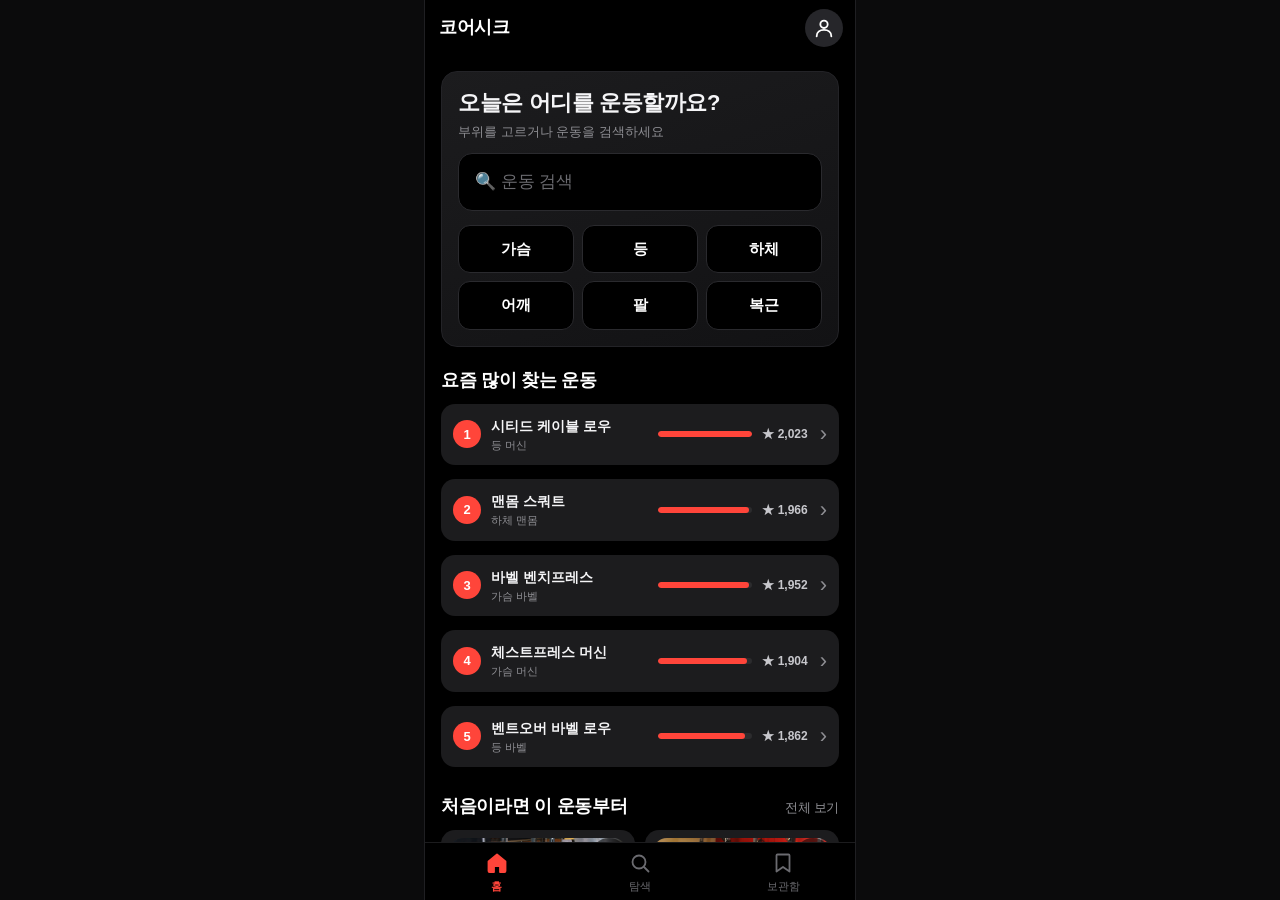
==== index.html @ 07bfe4e0 "Add files via upload" ====
<!DOCTYPE html>
<html lang="ko">
<head>
<meta charset="utf-8">
<meta name="viewport" content="width=device-width, initial-scale=1, viewport-fit=cover">
<meta name="apple-mobile-web-app-capable" content="yes">
<meta name="theme-color" content="#000000">
<meta name="color-scheme" content="dark">
<meta http-equiv="Cache-Control" content="no-cache">
<title>코어시크 coreseek</title>
<link rel="stylesheet" href="./css/style.css?v=20261123d">
<script src="./js/app.js?v=20261123d" defer></script>
</head>
<body>
<div class="app">
  <header class="top">
    <button class="logo" data-go="home">코어시크</button>
    <button class="auth-btn" data-authbtn aria-label="로그인 또는 회원가입"><svg viewBox="0 0 24 24" width="22" height="22" aria-hidden="true"><circle cx="12" cy="8" r="4"/><path d="M4 21c0-4.4 3.6-7 8-7s8 2.6 8 7"/></svg></button>
  </header>
  <div class="drawer" id="menu-list">
    <div class="scrim" data-menu></div>
    <aside class="panel">
      <div class="phead"><b id="panel-title">로그인</b><button class="x" data-menu aria-label="닫기">✕</button></div>
      <div id="menu-body"></div>
    </aside>
  </div>
  <main id="screen-view"></main>
  <nav id="bottom-nav">
    <button data-go="home"><svg viewBox="0 0 24 24" aria-hidden="true"><path d="M3.5 10.5 12 3.5l8.5 7V20a1 1 0 0 1-1 1H15v-6H9v6H4.5a1 1 0 0 1-1-1z"/></svg>홈</button>
    <button data-go="explore"><svg viewBox="0 0 24 24" aria-hidden="true"><circle cx="11" cy="11" r="6.5"/><path class="ln" d="m16 16 4.5 4.5"/></svg>탐색</button>
    <button data-go="my"><svg viewBox="0 0 24 24" aria-hidden="true"><path d="M6.5 3.5h11a1 1 0 0 1 1 1v16l-6.5-4.5-6.5 4.5v-16a1 1 0 0 1 1-1z"/></svg>보관함</button>
  </nav>
</div>
</body>
</html>
---- css/style.css ----
*{box-sizing:border-box;-webkit-tap-highlight-color:transparent}
:root{--bg:#fff;--fg:#1c1c1e;--mut:#8e8e93;--line:#e5e5ea;--fill:#f2f2f7;--fill2:#e5e5ea;--ac:#333;--acfg:#fff}
@media (prefers-color-scheme:dark){:root{--bg:#000;--fg:#f2f2f7;--mut:#98989f;--line:#2c2c2e;--fill:#1c1c1e;--fill2:#2c2c2e;--ac:#ddd;--acfg:#111}}
html,body{height:100%}
body{margin:0;background:var(--fill);color:var(--fg);font:15px/1.5 -apple-system,"SF Pro Text","Apple SD Gothic Neo","Noto Sans KR","Malgun Gothic",sans-serif;-webkit-text-size-adjust:100%}
.app{display:flex;flex-direction:column;height:100vh;height:100dvh;max-width:430px;margin:0 auto;background:var(--bg);position:relative;overflow:hidden}
@media (min-width:500px){.app{box-shadow:0 0 0 1px var(--line)}}
button,input,select{font:inherit;color:var(--fg);background:var(--fill);border:0;border-radius:10px;padding:8px 12px}
input,select{font-size:16px}
button{cursor:pointer}
.top{display:flex;gap:8px;align-items:center;padding:calc(env(safe-area-inset-top,0px) + 8px) 12px 8px;background:var(--bg);border-bottom:1px solid var(--line)}
.logo{background:none;color:var(--ac);font-weight:700;font-size:16px;padding:6px 2px;white-space:nowrap}
.top input{flex:1;min-width:0;border-radius:20px;padding:10px 16px}
.menu-btn{background:none;font-size:20px;padding:4px 6px}
main{flex:1;overflow-y:auto;-webkit-overflow-scrolling:touch;padding:14px 16px 24px}
nav{display:flex;border-top:1px solid var(--line);background:var(--bg);padding-bottom:env(safe-area-inset-bottom,0px)}
nav button{flex:1;background:none;border-radius:0;padding:8px 4px 6px;font-size:11px;color:var(--mut);display:flex;flex-direction:column;align-items:center;gap:2px}
nav button span{font-size:20px;line-height:1;filter:grayscale(1);opacity:.6}
nav button.on{color:var(--ac);font-weight:600}
nav button.on span{opacity:1}
h3{margin:20px 0 10px;font-size:17px;font-weight:700;display:flex;justify-content:space-between;align-items:baseline}
h3 a{font-size:13px;color:var(--ac);cursor:pointer;font-weight:500}
.intro{margin:0 0 12px;color:var(--mut)}
.in{width:100%;border-radius:14px;padding:15px 16px;font-size:17px}
.row{display:flex;flex-wrap:wrap;gap:8px}
.chip{border-radius:18px;padding:6px 14px;font-size:14px}
.chip.on{background:var(--ac);color:var(--acfg)}
.card{display:flex;gap:12px;align-items:center;padding:10px;margin-bottom:10px;border-radius:14px;background:var(--fill);cursor:pointer}
.card:active{opacity:.7}
.img{width:104px;height:104px;flex:none;border-radius:14px;display:flex;align-items:center;justify-content:center;font-size:44px;background:linear-gradient(135deg,var(--fill2),var(--line))}
.ci{flex:1;min-width:0}
.ci b{font-size:17px}
.bd{display:inline-block;font-size:11px;border-radius:6px;padding:1px 7px;margin:4px 4px 0 0;background:var(--bg);color:var(--mut)}
.del{font-size:12px;padding:5px 10px;background:var(--bg);color:var(--fg)}
.filters{margin-top:12px}
.grp{display:flex;gap:6px;align-items:center;margin-bottom:8px;overflow-x:auto;white-space:nowrap}
.grp span{font-size:12px;color:var(--mut);width:44px;flex:none}
.grp .chip{flex:none}
.bar{display:flex;justify-content:space-between;align-items:center;margin:12px 0}
.empty{border-radius:14px;padding:36px 14px;text-align:center;color:var(--mut);background:var(--fill)}
.empty b{display:block;color:var(--fg);font-size:16px;margin-bottom:4px}
.empty button{margin-top:12px;background:var(--ac);color:var(--acfg)}
.hero{height:240px;margin-bottom:12px;border-radius:16px;display:flex;align-items:center;justify-content:center;font-size:56px;background:linear-gradient(135deg,var(--fill2),var(--line))}
.back{margin-bottom:10px;font-size:14px;background:none;color:var(--ac);padding:4px 0}
.title{margin:0 0 4px;font-size:22px}
ol,ul{padding-left:20px;margin:4px 0}
li{margin-bottom:6px}
.save{width:100%;margin-top:18px;padding:14px;font-weight:600;background:var(--fill)}
.save.on{background:var(--ac);color:var(--acfg)}
.tabs{display:flex;gap:4px;margin-bottom:14px;padding:3px;border-radius:12px;background:var(--fill)}
.tabs button{flex:1;background:none;padding:8px}
.tabs button.on{background:var(--bg);font-weight:600;box-shadow:0 1px 3px rgba(0,0,0,.12)}
.drawer{position:absolute;inset:0;z-index:20;visibility:hidden;transition:visibility .25s}
.drawer.open{visibility:visible}
.scrim{position:absolute;inset:0;background:rgba(0,0,0,.4);opacity:0;transition:opacity .25s;border-radius:0}
.panel{position:absolute;top:0;right:0;bottom:0;width:80%;max-width:320px;background:var(--bg);transform:translateX(100%);transition:transform .25s;overflow-y:auto;padding:calc(env(safe-area-inset-top,0px) + 14px) 18px 28px}
.drawer.open .scrim{opacity:1}
.drawer.open .panel{transform:none}
.phead{display:flex;justify-content:space-between;align-items:center;font-size:18px}
.x{background:none;font-size:18px;padding:4px 8px}
.panel h4{margin:22px 0 8px;font-size:12px;color:var(--mut);font-weight:600}
.mi{display:flex;width:100%;justify-content:space-between;background:none;border-radius:0;padding:12px 2px;border-bottom:1px solid var(--line);text-align:left;font-size:16px}
.mi i{font-style:normal;color:var(--mut)}
.img img,.hero img{width:100%;height:100%;object-fit:cover;border-radius:inherit;display:block}
.hero{overflow:hidden;position:relative;background:#111}
.hero .bg{position:absolute;inset:-24px;background-size:cover;background-position:center;filter:blur(20px) brightness(.55)}
.hero img{position:relative;object-fit:contain}
.img img{object-position:center 30%}
.eng{color:var(--mut);font-size:13px;margin-bottom:6px}
.desc{margin:10px 0 0;color:var(--fg)}
.bd.src{border:1px solid var(--mut);color:var(--fg);background:none}
.tag{font-size:10px;font-weight:500;border:1px solid var(--mut);border-radius:4px;padding:0 5px;margin-left:6px;vertical-align:middle;color:var(--fg)}
.tag.dummy{border-style:dashed}
.meta{font-size:12px;color:var(--mut);margin:6px 0 0}
.none{color:var(--mut);margin:4px 0}
.more{width:100%;margin-top:4px;padding:12px}
.src-note{font-size:11px;color:var(--mut);margin:24px 0 0;line-height:1.5}
.src-foot{font-size:11px;color:var(--mut);margin:20px 0 0;line-height:1.5}
.broken{visibility:hidden}
.note{font-size:12px;color:var(--mut)}
.grp{flex-wrap:wrap;overflow:visible;white-space:normal}
/* ===== 피드백 반영: 검색 보드 · 썸네일 태그 필터 · 외부 데이터 ===== */
.top{justify-content:space-between}
.board{margin:4px 0 6px;padding:12px;border-radius:16px;background:var(--fill)}
.board .in{background:var(--bg);font-size:16px;padding:12px 14px}
.board .filters{margin-top:0}
.board .in{margin-top:6px}
.board .chip{background:var(--bg)}
.board .chip.on{background:var(--ac);color:var(--acfg)}
.chip:disabled{opacity:.4;cursor:default}
#home-search{margin:0 0 4px}
button.bd{border:0;font:inherit;font-size:11px;line-height:1.5;padding:1px 7px;cursor:pointer}
button.bd.on{background:var(--ac);color:var(--acfg)}
.tools{display:flex;gap:6px}
.suggest{margin:12px 0 0;color:var(--fg)}
.empty button+button{margin-left:6px}
.board .note{margin:8px 0 0}
.link{background:none;padding:0;font-size:12px;text-decoration:underline;color:var(--fg)}
.eng+div .bd{background:var(--fill)}
/* 홈 초보자 추천 — 2열 타일 */
.grid{display:grid;grid-template-columns:1fr 1fr;gap:10px}
.tile{padding:8px 8px 10px;border-radius:14px;background:var(--fill);cursor:pointer;min-width:0}
.tile:active{opacity:.7}
.tile .img{width:100%;height:auto;aspect-ratio:4/3;font-size:36px}
.tile b{display:block;margin-top:8px;font-size:15px;line-height:1.3;white-space:nowrap;overflow:hidden;text-overflow:ellipsis}
/* ===== 홈: 서비스 소개 + 인기 순위 ===== */
.hello{margin:2px 0 4px;padding:16px;border-radius:16px;background:var(--fill)}
.hello b{display:block;font-size:19px;line-height:1.35}
.hello p{margin:6px 0 12px;color:var(--mut);font-size:14px}
.hello .in{background:var(--bg);margin:0}
.rank{list-style:none;padding:0;margin:0}
.rank li{display:flex;align-items:center;gap:10px;padding:10px 4px;border-bottom:1px solid var(--line);cursor:pointer}
.rank li:last-child{border-bottom:0}
.rank em{font-style:normal;font-weight:700;width:16px;text-align:center}
.rk-name{flex:none;width:42%;min-width:0;font-weight:600;font-size:14px;white-space:nowrap;overflow:hidden;text-overflow:ellipsis}
.rk-name small{display:block;font-weight:400;font-size:11px;color:var(--mut)}
.rk-bar{flex:1;height:8px;border-radius:4px;background:var(--fill2);overflow:hidden}
.rk-bar i{display:block;height:100%;border-radius:4px;background:var(--ac)}
.rk-num{font-size:12px;color:var(--mut);width:40px;text-align:right}
/* ===== 탐색: 접고 펼치기 ===== */
.fold{width:100%;margin:2px 0 8px;padding:8px;background:var(--bg);font-size:13px;color:var(--fg)}
.fold em{font-style:normal;font-size:11px;margin-left:4px;padding:1px 7px;border-radius:8px;background:var(--ac);color:var(--acfg)}
/* ===== 상세: 별점·후기 ===== */
.rate{margin:8px 0 0;font-size:14px}
.rate b{color:var(--fg)}
.rv-sum{display:flex;gap:14px;align-items:center;padding:12px;border-radius:14px;background:var(--fill);margin-bottom:10px}
.rv-avg{display:flex;flex-direction:column;align-items:center;min-width:74px}
.rv-avg b{font-size:28px;line-height:1}
.rv-avg span{font-size:13px;margin-top:4px}
.rv-avg small,.rv-parts small{font-size:11px;color:var(--mut)}
.rv-parts{flex:1;min-width:0}
.rv-row{display:flex;align-items:center;gap:8px;font-size:12px;margin-top:6px}
.rv-row span:first-child{width:64px;white-space:nowrap;overflow:hidden;text-overflow:ellipsis}
.rv-row em{font-style:normal;color:var(--mut);width:28px;text-align:right}
.rv-form{padding:12px;border-radius:14px;border:1px solid var(--line);margin-bottom:10px}
.rv-form small{display:block;margin:10px 0 6px;font-size:12px;color:var(--mut)}
.stars{display:flex;gap:2px;margin-top:6px}
.stars button{background:none;font-size:26px;padding:0 3px;line-height:1;color:var(--mut)}
.stars button.on{color:var(--fg)}
.rv-form .chip{padding:5px 11px;font-size:13px}
#review-text{width:100%;margin-top:10px;font:inherit;font-size:16px;color:var(--fg);background:var(--fill);border:0;border-radius:10px;padding:10px;resize:none}
.rv-send{width:100%;margin-top:8px;padding:11px;background:var(--ac);color:var(--acfg);font-weight:600}
.rv-form .note{margin:6px 0 0}
.err{margin:6px 0 0;font-size:13px;color:#d70015}
.rv-list{list-style:none;padding:0;margin:0}
.rv-list li{padding:10px 0;border-bottom:1px solid var(--line)}
.rv-list p{margin:4px 0 0;font-size:14px}
.rv-list .bd{background:var(--fill)}
/* ===== 전체 메뉴 ===== */
.about{margin:12px 0 0;font-size:13px;color:var(--mut);line-height:1.6}
/* ===== 전체 메뉴: 사용법 · 내 기록 · 출처 ===== */
.how{padding-left:20px;margin:0}
.how li{margin-bottom:10px;font-size:13px;color:var(--mut);line-height:1.5}
.how li b{display:block;font-size:15px;color:var(--fg)}
.mine{display:flex;gap:6px}
.mine span{flex:1;padding:10px 4px;border-radius:12px;background:var(--fill);text-align:center;font-size:11px;color:var(--mut)}
.mine b{display:block;font-size:20px;color:var(--fg)}
.wipe{width:100%;margin-top:10px;padding:11px;font-size:14px;background:var(--fill);color:var(--fg)}
.wipe.on{background:#d70015;color:#fff}
.panel .src-note{margin:0}

/* ===== v0.5: 누를 수 있다는 게 보이게 ===== */
.card,.tile,.chip,.rank li,.mi,button{-webkit-tap-highlight-color:transparent;transition:transform .12s ease,background-color .12s ease,box-shadow .12s ease}
.card:active,.tile:active,.rank li:active{transform:scale(.98)}
.chip:active,button:active{transform:scale(.96)}
/* 많이 찾는 운동: 한 줄씩 버튼처럼 */
.rank{display:flex;flex-direction:column;gap:8px}
.rank li{padding:12px;border:0;border-radius:14px;background:var(--fill);box-shadow:0 1px 0 var(--line)}
.rank li:last-child{border-bottom:0}
.rank li:focus-visible{outline:2px solid var(--ac);outline-offset:2px}
.rank li:active{background:var(--fill2)}
.rank em{display:flex;align-items:center;justify-content:center;width:24px;height:24px;border-radius:8px;background:var(--bg);font-size:13px}
.rank li:first-child em{background:var(--ac);color:var(--acfg)}
.rk-go{font-size:22px;line-height:1;color:var(--mut);margin-left:2px}
@media (hover:hover){.rank li:hover,.card:hover,.tile:hover{background:var(--fill2)}}
/* ===== v0.5: 로그인·회원가입 (전체 메뉴) ===== */
.menu-btn{position:relative}
.menu-btn.in::after{content:"";position:absolute;top:6px;right:4px;width:8px;height:8px;border-radius:50%;background:#34c759;box-shadow:0 0 0 2px var(--bg)}
.acct{margin:4px 0 6px;padding:14px;border-radius:16px;background:var(--fill)}
.seg{display:flex;padding:3px;border-radius:12px;background:var(--fill2);margin-bottom:12px}
.seg button{flex:1;padding:8px;border-radius:9px;background:none;font-size:14px;color:var(--mut)}
.seg button.on{background:var(--bg);color:var(--fg);font-weight:600;box-shadow:0 1px 3px rgba(0,0,0,.12)}
.auth label{display:block;font-size:12px;color:var(--mut);margin-bottom:10px}
.auth input{display:block;width:100%;margin-top:4px;padding:11px 12px;font:inherit;font-size:16px;color:var(--fg);background:var(--bg);border:1px solid var(--line);border-radius:10px}
.auth input:focus{outline:2px solid var(--ac);outline-offset:0;border-color:transparent}
#auth-msg{min-height:18px;margin:2px 0 8px;font-size:13px}
#auth-msg.err{color:#d70015}
#auth-msg.ok{color:var(--mut)}
.primary{width:100%;padding:12px;font-size:15px;font-weight:600;background:var(--ac);color:var(--acfg)}
.primary:disabled{opacity:.5}
.ghost{width:100%;margin-top:12px;padding:10px;background:var(--bg);font-size:14px}
.acct .note{margin:10px 0 0;font-size:11px}
.hi{display:flex;align-items:center;gap:12px}
.hi .avatar{display:flex;align-items:center;justify-content:center;width:40px;height:40px;border-radius:50%;background:var(--ac);color:var(--acfg);font-weight:700;font-size:17px}
.hi b{display:block;font-size:16px}
.hi small{font-size:12px;color:var(--mut)}
/* ===== v0.5: 홈 첫 블록 하나로 (질문 → 검색 → 부위) ===== */
.hello b{font-size:20px}
.hello p{margin:4px 0 12px;font-size:13px}
.parts{display:grid;grid-template-columns:repeat(3,1fr);gap:8px;margin-top:10px}
.part{padding:12px 4px;border-radius:12px;background:var(--bg);font-size:15px;font-weight:600;color:var(--fg)}
.part:active{background:var(--ac);color:var(--acfg)}
@media (hover:hover){.part:hover{background:var(--fill2)}}
.rank li .rk-bar{flex:1}
/* ===== v0.5: 오른쪽 위 로그인 / 로그아웃 버튼 (햄버거 대신) ===== */
.auth-btn{padding:7px 14px;border-radius:999px;font-size:14px;font-weight:600;background:var(--ac);color:var(--acfg);white-space:nowrap}
.auth-btn.signed{background:var(--fill);color:var(--fg)}
.panel .acct{margin-top:8px}
#toast{position:fixed;left:50%;bottom:calc(84px + env(safe-area-inset-bottom,0px));transform:translate(-50%,12px);max-width:calc(100% - 32px);padding:10px 16px;border-radius:999px;background:var(--ac);color:var(--acfg);font-size:14px;opacity:0;pointer-events:none;transition:opacity .2s,transform .2s;z-index:50}
#toast.show{opacity:1;transform:translate(-50%,0)}
.records{margin-top:28px;padding-top:4px;border-top:1px solid var(--line)}
.records .src-note{margin:0;font-size:12px;color:var(--mut);line-height:1.6}
/* v0.5: 로그인 아이콘, 상세 이전 버튼, 순위 저장 수 */
.auth-btn{display:flex;align-items:center;justify-content:center;width:38px;height:38px;padding:0;border-radius:50%;background:var(--fill);color:var(--fg)}
.auth-btn svg{fill:none;stroke:currentColor;stroke-width:2;stroke-linecap:round}
.auth-btn.signed{background:var(--ac);color:var(--acfg)}
.auth-btn.signed svg{fill:currentColor}
.back{display:inline-flex;align-items:center;margin:0 0 10px;padding:6px 12px 6px 8px;border-radius:999px;background:var(--fill);font-size:14px;font-weight:600;color:var(--fg)}
.rk-fav{flex:none;font-size:12px;color:var(--mut);white-space:nowrap}
/* v0.5: 하단 탭 아이콘 (이모지 → 선 아이콘, 선택된 탭은 채움) */
nav button{gap:3px;padding:8px 4px 6px;font-size:11px}
nav button svg{width:24px;height:24px;fill:none;stroke:currentColor;stroke-width:1.8;stroke-linejoin:round;stroke-linecap:round}
nav button.on svg{fill:currentColor}
nav button.on svg .ln{fill:none}
nav button[data-go="explore"].on svg{fill:none;stroke-width:2.6}

/* ================================================================
   v0.5 프로토타입 톤앤매너: 블랙 배경 + 레드 포인트 (운동 기록 앱 스타일)
   ================================================================ */
:root{--bg:#000;--fg:#f5f5f7;--mut:#8e8e93;--line:#1f1f22;--fill:#151517;--fill2:#26262a;--ac:#ff453a;--acfg:#fff;--card:#1c1c1e;color-scheme:dark}
body{background:#000}
@media (min-width:500px){body{background:#0b0b0c}.app{box-shadow:0 0 0 1px #1f1f22}}
button,input,select{background:var(--fill2);color:var(--fg)}
input::placeholder{color:#6b6b70}
/* 헤더 */
.top{background:#000;border-bottom:0}
.logo{color:#fff;font-size:18px;font-weight:800;letter-spacing:-.3px}
.auth-btn{background:var(--fill2);color:#fff}
.auth-btn.signed{background:var(--ac);color:#fff}
/* 제목: 굵고 크게 */
main h3{font-size:18px;font-weight:800;letter-spacing:-.3px;color:#fff}
main h3 a{color:var(--mut);font-weight:500}
.title{font-size:26px;font-weight:800;letter-spacing:-.5px}
.eng{color:var(--mut)}
/* 홈 첫 블록 */
.hello{background:linear-gradient(160deg,#1c1c1e 0%,#121214 100%);border:1px solid #232327}
.hello b{font-size:22px;font-weight:800;letter-spacing:-.4px}
.hello .in{background:#000;border:1px solid #2a2a2e}
.part{background:#000;border:1px solid #2a2a2e;color:#fff}
.part:active{background:var(--ac);border-color:var(--ac)}
/* 순위: 빨간 원 번호, 빨간 막대 */
.rank li{background:var(--card);box-shadow:none}
.rank li:active{background:var(--fill2)}
.rank em{width:28px;height:28px;border-radius:50%;background:var(--ac);color:#fff;font-weight:800}
.rank li:first-child em{background:var(--ac)}
.rk-bar{background:#2c2c2e;height:6px}
.rk-bar i{background:var(--ac)}
.rk-fav{color:#c7c7cc;font-weight:600}
/* 카드, 타일, 칩 */
.card,.tile{background:var(--card)}
.chip{background:var(--fill2);color:#e5e5ea}
.chip.on,.board .chip.on{background:var(--ac);color:#fff}
.board .chip{background:#000}
.bd{background:#2c2c2e;color:#e5e5ea}
/* 운동 상세 */
.hero{background:#111}
.back{background:var(--fill2);color:#fff}
.rate{color:var(--mut)}
.rate b,.rate .st{color:var(--ac)}
main ol li::marker{color:var(--ac);font-weight:800}
.save{background:var(--ac);color:#fff;font-weight:700}
.save.on{background:var(--fill2);color:var(--ac)}
/* 보관함 숫자: 큰 숫자 + 빨간 강조 */
.mine span{background:var(--card);color:var(--mut)}
.mine b{font-size:26px;font-weight:800;color:#fff;letter-spacing:-.5px}
.mine span:first-child b{color:var(--ac)}
/* 로그인 창 */
.panel{background:#0d0d0f}
.primary{background:var(--ac);color:#fff}
/* 하단 탭 */
nav{background:#000;border-top:1px solid #1c1c1e}
nav button{color:#6b6b70}
nav button.on{color:var(--ac)}
#toast{background:#2c2c2e;color:#fff}

/* ================================================================
   v0.6 저장 하트 (카드, 타일, 상세 공통) · 보관함 안내
   ================================================================ */
.card,.tile{position:relative}
.heart{position:absolute;top:8px;right:8px;width:36px;height:36px;padding:0;display:flex;align-items:center;justify-content:center;border-radius:50%;font-size:20px;line-height:1;background:rgba(0,0,0,.55);color:#fff;-webkit-backdrop-filter:blur(6px);backdrop-filter:blur(6px)}
.heart.on{color:var(--ac)}
.heart:active{transform:scale(.88)}
.card .heart{top:50%;transform:translateY(-50%);right:10px;background:var(--fill2)}
.card .heart:active{transform:translateY(-50%) scale(.88)}
.card .ci{padding-right:44px}
.hero .heart{top:10px;right:10px;z-index:2;width:40px;height:40px;font-size:22px}
.tile .img{position:relative}
.records h3 small{font-size:13px;font-weight:500;color:var(--mut);margin-left:6px}
/* 사진은 원래 색 그대로 보이게 (v0.6: 예전 회색조 필터 제거) */
.hero .bg{filter:blur(20px) brightness(.55)}
/* 키보드로 이동할 때 보이는 테두리 */
.card:focus-visible,.tile:focus-visible,.heart:focus-visible{outline:2px solid var(--ac);outline-offset:2px}
/* 계정 창: 로그인 후 요약, 개인정보 안내 */
.mine.mini{margin-top:12px}
.privacy{margin:0 0 10px;font-size:12px;line-height:1.5;color:var(--mut)}
.acct .ghost[data-logout]{color:var(--ac);font-weight:600}
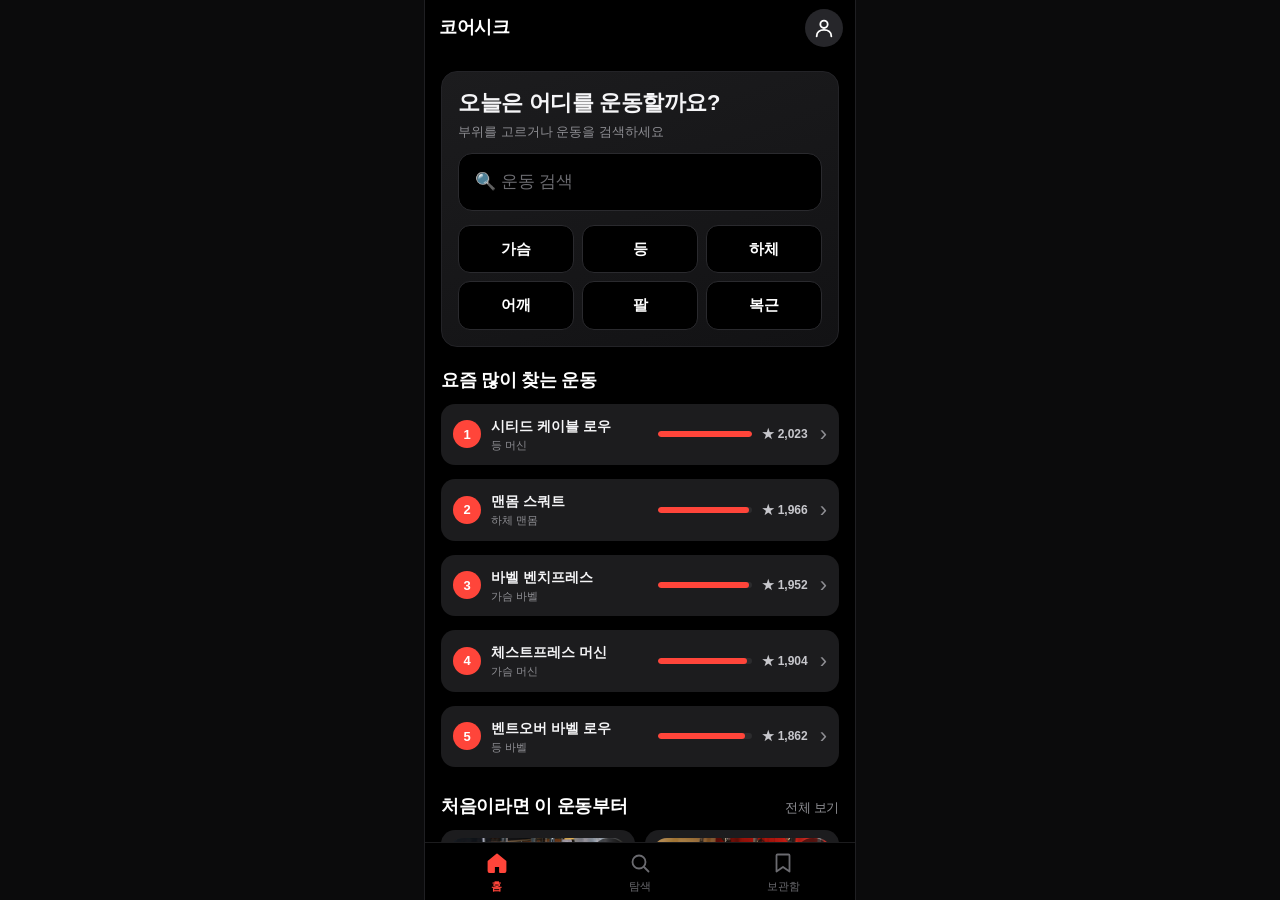
==== commit 303f5652: "Add files via upload" ====
--- a/index.html
+++ b/index.html
@@ -8,8 +8,8 @@
 <meta name="color-scheme" content="dark">
 <meta http-equiv="Cache-Control" content="no-cache">
 <title>코어시크 coreseek</title>
-<link rel="stylesheet" href="./css/style.css?v=20261123d">
-<script src="./js/app.js?v=20261123d" defer></script>
+<link rel="stylesheet" href="./css/style.css?v=20261123f">
+<script src="./js/app.js?v=20261123f" defer></script>
 </head>
 <body>
 <div class="app">
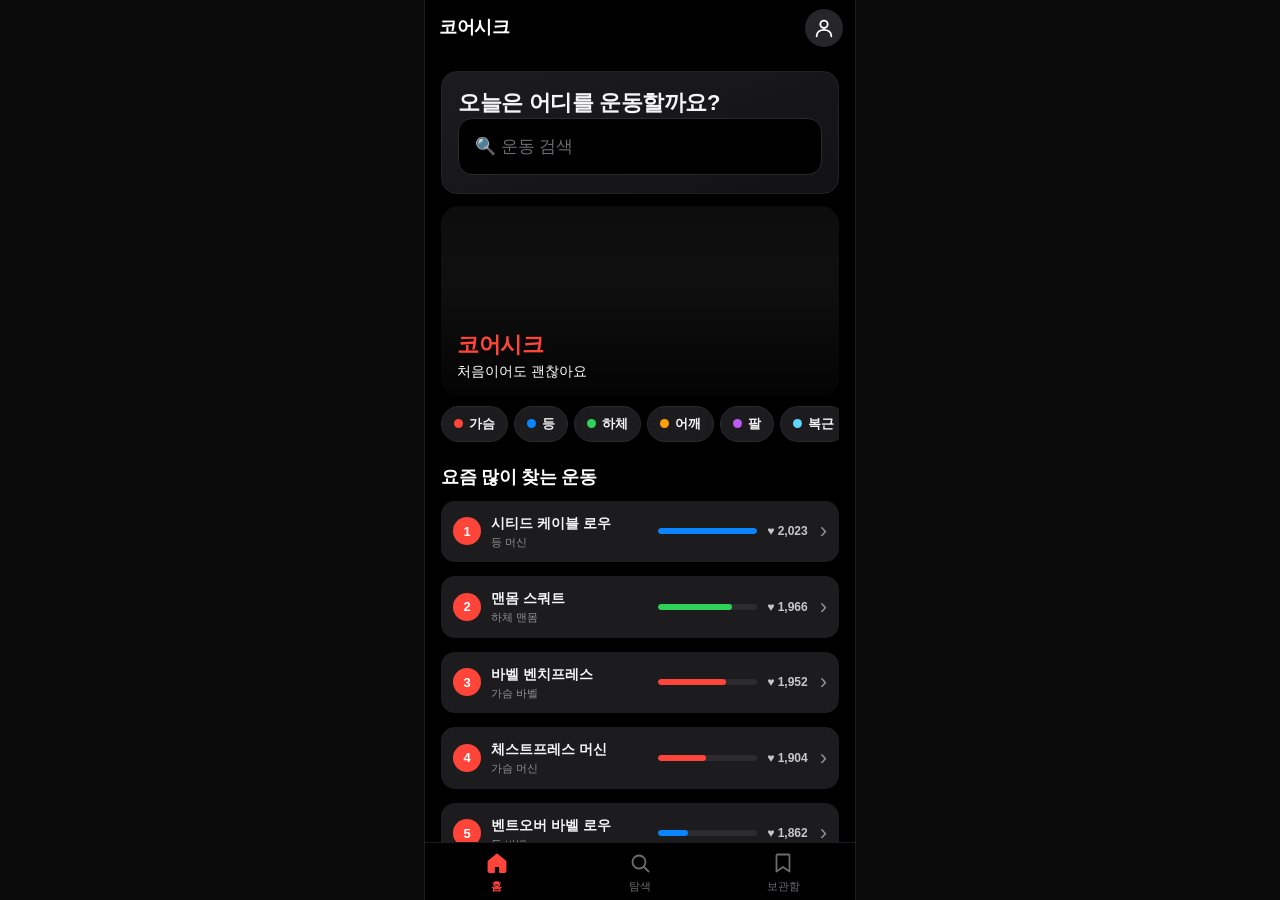
==== commit 388ff6e6: "Add files via upload" ====
--- a/index.html
+++ b/index.html
@@ -8,8 +8,8 @@
 <meta name="color-scheme" content="dark">
 <meta http-equiv="Cache-Control" content="no-cache">
 <title>코어시크 coreseek</title>
-<link rel="stylesheet" href="./css/style.css?v=20261123f">
-<script src="./js/app.js?v=20261123f" defer></script>
+<link rel="stylesheet" href="./css/style.css?v=20261123g">
+<script src="./js/app.js?v=20261123g" defer></script>
 </head>
 <body>
 <div class="app">
--- a/css/style.css
+++ b/css/style.css
@@ -304,3 +304,38 @@
 .mine.mini{margin-top:12px}
 .privacy{margin:0 0 10px;font-size:12px;line-height:1.5;color:var(--mut)}
 .acct .ghost[data-logout]{color:var(--ac);font-weight:600}
+
+/* ===== v0.6 홈 비주얼 · 부위 색 · 내 기록 ===== */
+:root{--p0:#ff453a;--p1:#0a84ff;--p2:#30d158;--p3:#ff9f0a;--p4:#bf5af2;--p5:#64d2ff}
+.p0{--pc:var(--p0)}.p1{--pc:var(--p1)}.p2{--pc:var(--p2)}.p3{--pc:var(--p3)}.p4{--pc:var(--p4)}.p5{--pc:var(--p5)}
+.hello{padding:16px 16px 14px}
+.hello .in{margin-top:12px}
+.vis{position:relative;height:190px;margin:12px 0 4px;border-radius:18px;overflow:hidden;background:#111;isolation:isolate}
+.vis .slide{position:absolute;inset:0;background-size:cover;background-position:center;opacity:0;transform:scale(1.02);animation:vis-fade 20s infinite}
+.vis .shade{position:absolute;inset:0;background:linear-gradient(0deg,rgba(0,0,0,.78) 0%,rgba(0,0,0,.1) 60%,rgba(0,0,0,.25) 100%)}
+.vis p{position:absolute;left:16px;bottom:14px;margin:0;color:#fff;font-size:14px;animation:vis-up .9s ease both}
+.vis p b{display:block;font-size:22px;font-weight:800;letter-spacing:-.4px;color:var(--ac)}
+@keyframes vis-fade{0%{opacity:0;transform:scale(1.02)}6%{opacity:1}25%{opacity:1}31%{opacity:0;transform:scale(1.14)}100%{opacity:0;transform:scale(1.14)}}
+@keyframes vis-up{from{opacity:0;transform:translateY(10px)}to{opacity:1;transform:none}}
+@media (prefers-reduced-motion:reduce){.vis .slide{animation:none}.vis .slide:first-child{opacity:1}.vis p{animation:none}}
+.legend{display:flex;gap:6px;overflow-x:auto;margin:10px 0 2px;padding-bottom:2px;scrollbar-width:none}
+.legend::-webkit-scrollbar{display:none}
+.lg{flex:none;display:inline-flex;align-items:center;gap:6px;padding:7px 12px;border-radius:999px;background:var(--card,#1c1c1e);border:1px solid #2a2a2e;color:var(--fg);font-size:13px;font-weight:600}
+.lg i{width:9px;height:9px;border-radius:50%;background:var(--pc)}
+.rk-bar{background:#2c2c2e}
+.rk-bar[class*=" p"] i{background:var(--pc)}
+.rk-bar i{transition:width .5s ease}
+.rank li small{color:var(--mut)}
+.mine button{flex:1;padding:12px 4px;border-radius:12px;background:var(--card,#1c1c1e);border:1px solid transparent;text-align:center;font-size:12px;color:var(--mut)}
+.mine button b{display:block;font-size:26px;font-weight:800;color:#fff;letter-spacing:-.5px}
+.mine button.on{border-color:var(--ac);background:rgba(255,69,58,.12);color:#fff}
+.mine button.on b{color:var(--ac)}
+.records{margin:2px 0 16px;padding-top:0;border-top:0}
+.rv-ex{display:flex;justify-content:space-between;font-weight:700;margin-bottom:4px;cursor:pointer}
+.rv-ex span{color:var(--mut)}
+.mine-rv li{padding:12px 0}
+.wipe{margin-top:20px}
+.acct .hi{display:flex;align-items:center;gap:12px}
+.acct .hi>div{flex:1;min-width:0}
+.acct .hi small{display:none}
+.acct .ghost[data-logout]{margin:0;width:auto;padding:8px 14px;font-size:13px;flex:none}
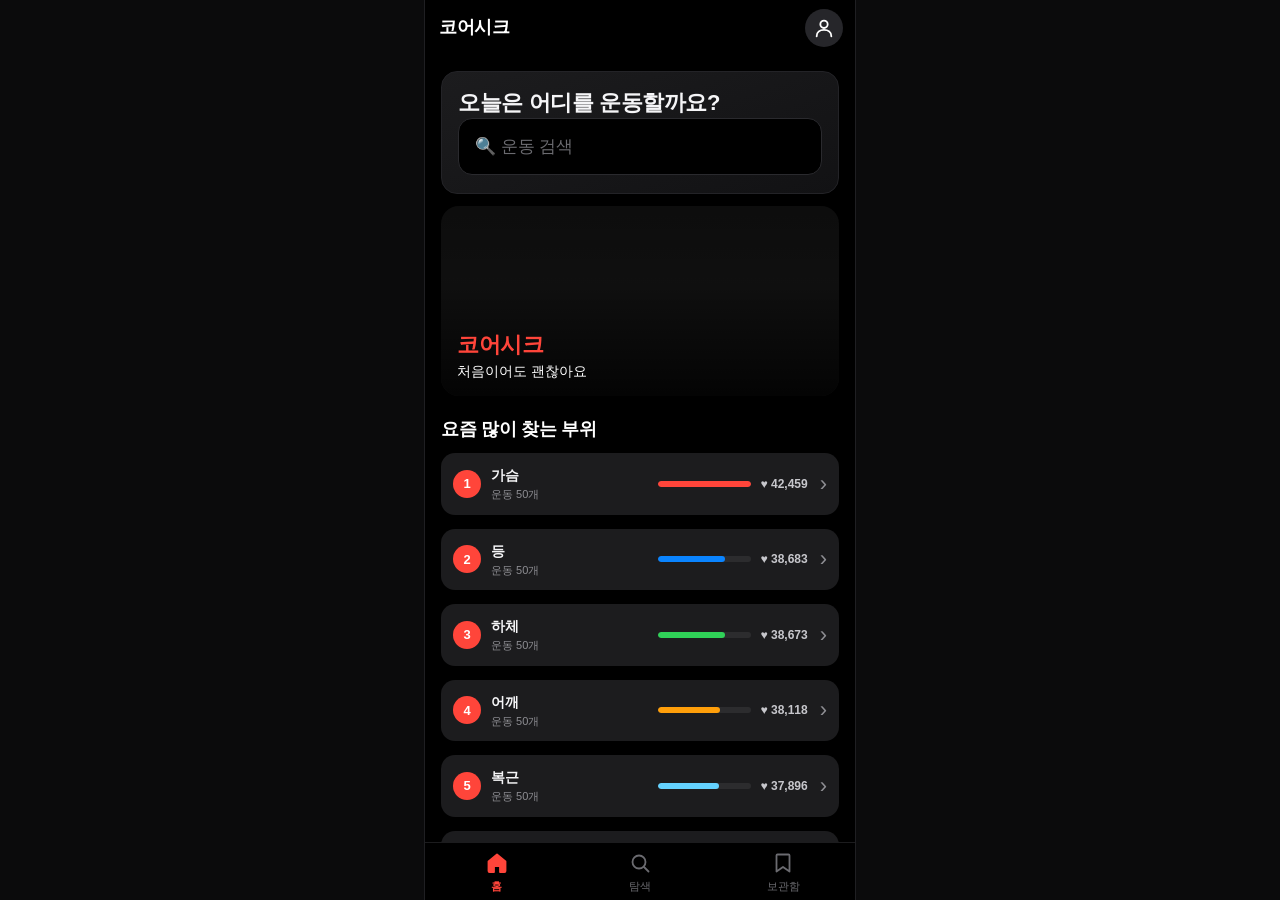
==== commit 7acd8d14: "Add files via upload" ====
--- a/index.html
+++ b/index.html
@@ -8,8 +8,8 @@
 <meta name="color-scheme" content="dark">
 <meta http-equiv="Cache-Control" content="no-cache">
 <title>코어시크 coreseek</title>
-<link rel="stylesheet" href="./css/style.css?v=20261123g">
-<script src="./js/app.js?v=20261123g" defer></script>
+<link rel="stylesheet" href="./css/style.css?v=20261123i">
+<script src="./js/app.js?v=20261123i" defer></script>
 </head>
 <body>
 <div class="app">
--- a/css/style.css
+++ b/css/style.css
@@ -339,3 +339,14 @@
 .acct .hi>div{flex:1;min-width:0}
 .acct .hi small{display:none}
 .acct .ghost[data-logout]{margin:0;width:auto;padding:8px 14px;font-size:13px;flex:none}
+
+/* 로그아웃 확인창 */
+#logout-ask{display:none;position:fixed;inset:0;z-index:60}
+#logout-ask.open{display:flex;align-items:center;justify-content:center}
+#logout-ask .scrim{position:absolute;inset:0;background:rgba(0,0,0,.6)}
+#logout-ask .dlg{position:relative;width:min(300px,86vw);padding:20px;border-radius:18px;background:#1c1c1e;border:1px solid #2a2a2e;color:#fff;text-align:center}
+#logout-ask .dlg b{font-size:17px}
+#logout-ask .dlg p{margin:8px 0 16px;font-size:13px;color:var(--mut)}
+#logout-ask .row2{display:flex;gap:8px}
+#logout-ask .row2 button{flex:1;padding:11px;border-radius:12px;background:#2c2c2e;color:#fff;font-weight:600}
+#logout-ask .row2 .primary{background:var(--ac)}
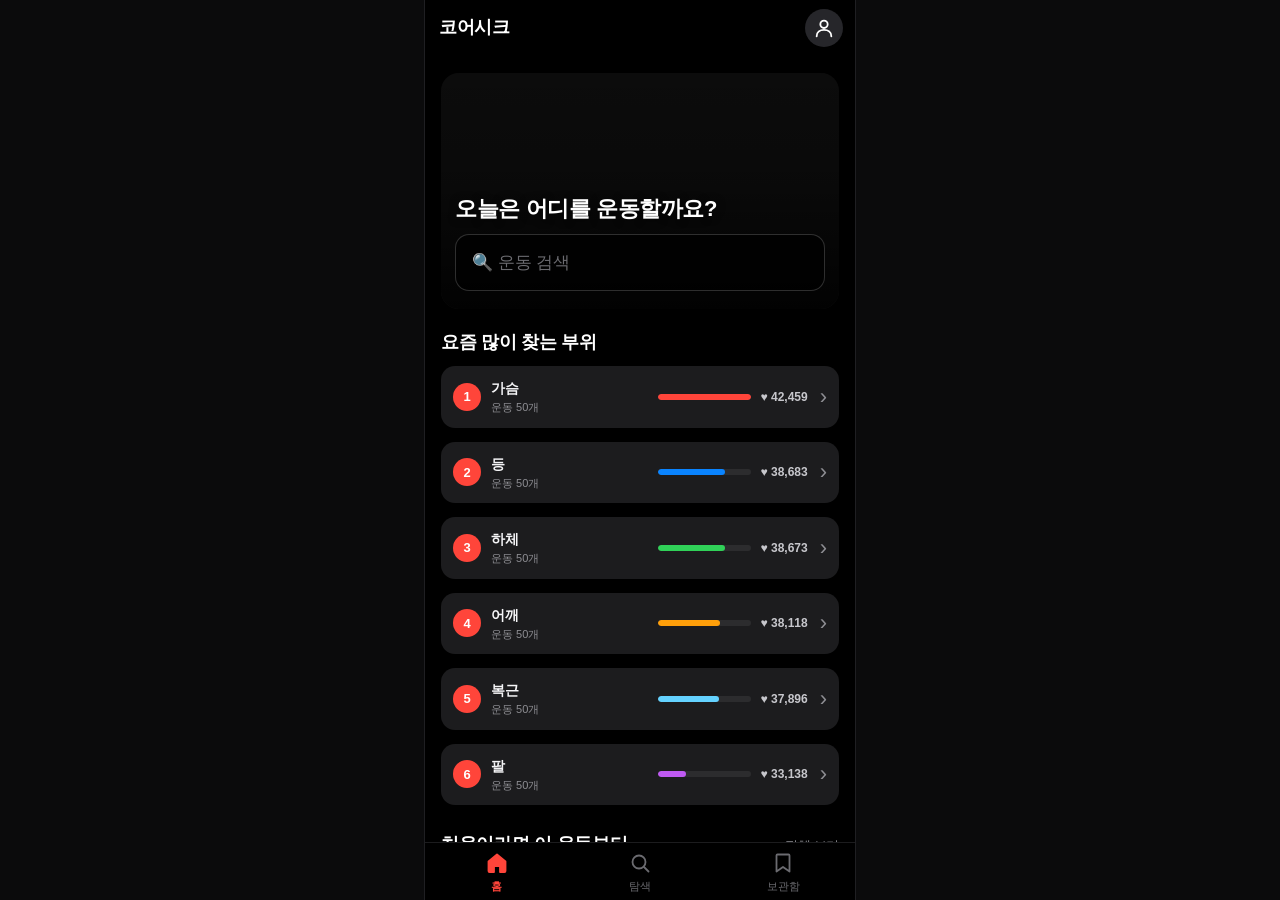
==== commit b4baeb8b: "Add files via upload" ====
--- a/index.html
+++ b/index.html
@@ -8,8 +8,8 @@
 <meta name="color-scheme" content="dark">
 <meta http-equiv="Cache-Control" content="no-cache">
 <title>코어시크 coreseek</title>
-<link rel="stylesheet" href="./css/style.css?v=20261123i">
-<script src="./js/app.js?v=20261123i" defer></script>
+<link rel="stylesheet" href="./css/style.css?v=20261123j">
+<script src="./js/app.js?v=20261123j" defer></script>
 </head>
 <body>
 <div class="app">
--- a/css/style.css
+++ b/css/style.css
@@ -350,3 +350,17 @@
 #logout-ask .row2{display:flex;gap:8px}
 #logout-ask .row2 button{flex:1;padding:11px;border-radius:12px;background:#2c2c2e;color:#fff;font-weight:600}
 #logout-ask .row2 .primary{background:var(--ac)}
+
+/* ===== 홈 첫 블록 합치기 + 헤더 로그아웃 ===== */
+.vis{height:236px;margin:4px 0 10px}
+.vis .slides{position:absolute;inset:0}
+.vis .shade{background:linear-gradient(0deg,rgba(0,0,0,.88) 0%,rgba(0,0,0,.45) 55%,rgba(0,0,0,.3) 100%)}
+.vis .ask{position:absolute;left:14px;right:14px;bottom:14px;animation:vis-up .8s ease both}
+.vis .ask b{display:block;margin-bottom:10px;font-size:22px;font-weight:800;line-height:1.3;letter-spacing:-.4px;color:#fff;text-shadow:0 1px 8px rgba(0,0,0,.6)}
+.vis .ask .in{margin:0;background:rgba(0,0,0,.72);border:1px solid rgba(255,255,255,.18);color:#fff}
+@media (prefers-reduced-motion:reduce){.vis .ask{animation:none}}
+.auth-btn.signed{width:auto;height:38px;padding:0 6px 0 14px;gap:8px;border-radius:999px;background:var(--fill2);color:#fff;font-size:13px;font-weight:600}
+.auth-btn .nm{max-width:90px;overflow:hidden;text-overflow:ellipsis;white-space:nowrap;color:#c7c7cc}
+.auth-btn .out{padding:6px 12px;border-radius:999px;background:var(--ac);color:#fff;font-size:12px;font-weight:700}
+#logout-ask .dlg{padding:24px 20px 20px}
+#logout-ask .dlg b{display:block;margin-bottom:18px}
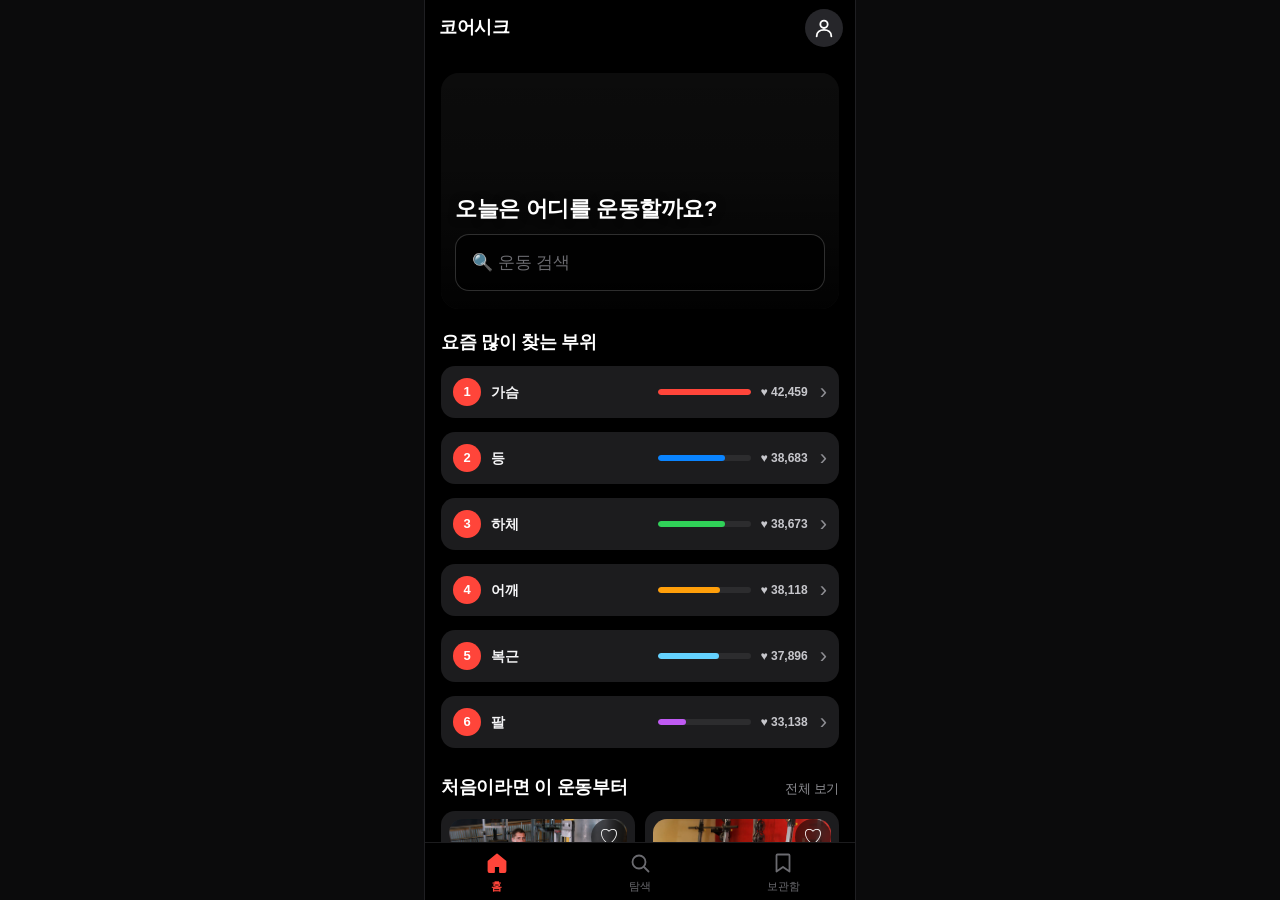
==== commit 4f313595: "Add files via upload" ====
--- a/index.html
+++ b/index.html
@@ -8,8 +8,8 @@
 <meta name="color-scheme" content="dark">
 <meta http-equiv="Cache-Control" content="no-cache">
 <title>코어시크 coreseek</title>
-<link rel="stylesheet" href="./css/style.css?v=20261123j">
-<script src="./js/app.js?v=20261123j" defer></script>
+<link rel="stylesheet" href="./css/style.css?v=20261123k">
+<script src="./js/app.js?v=20261123k" defer></script>
 </head>
 <body>
 <div class="app">
